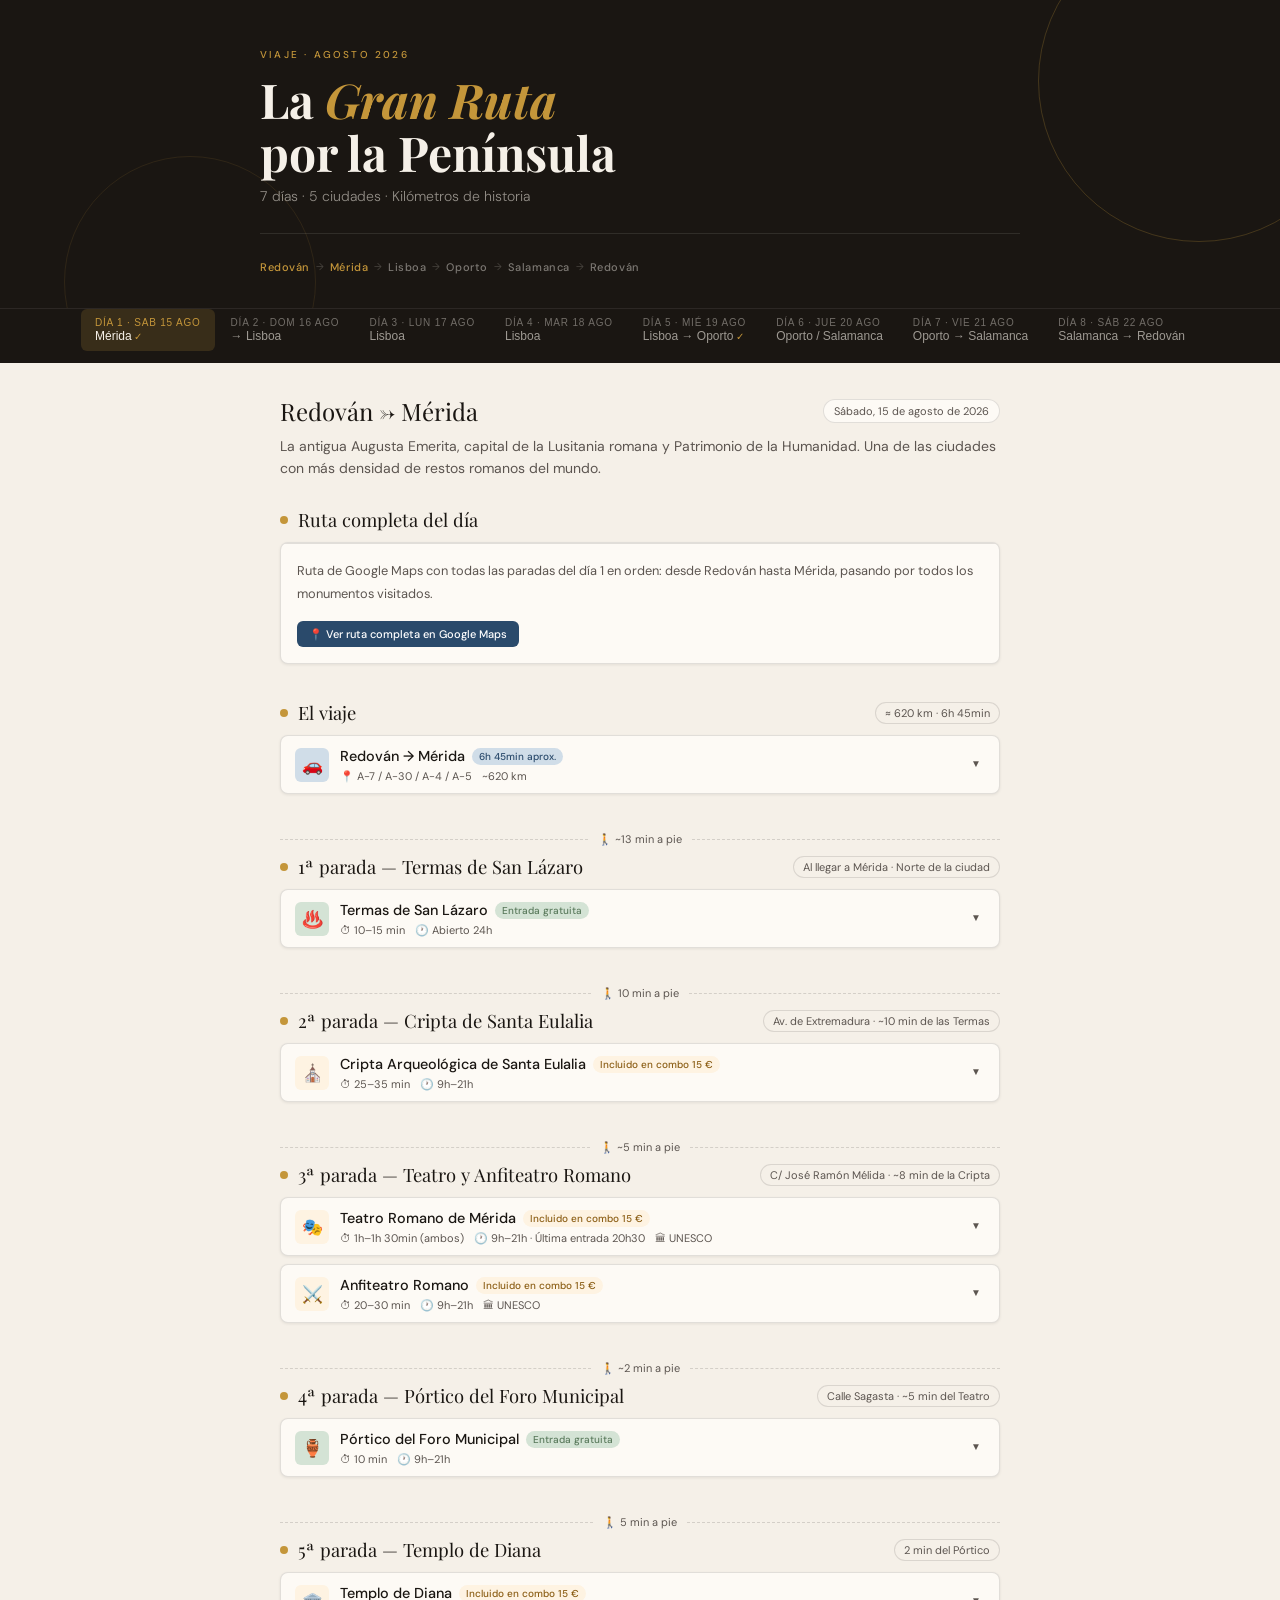
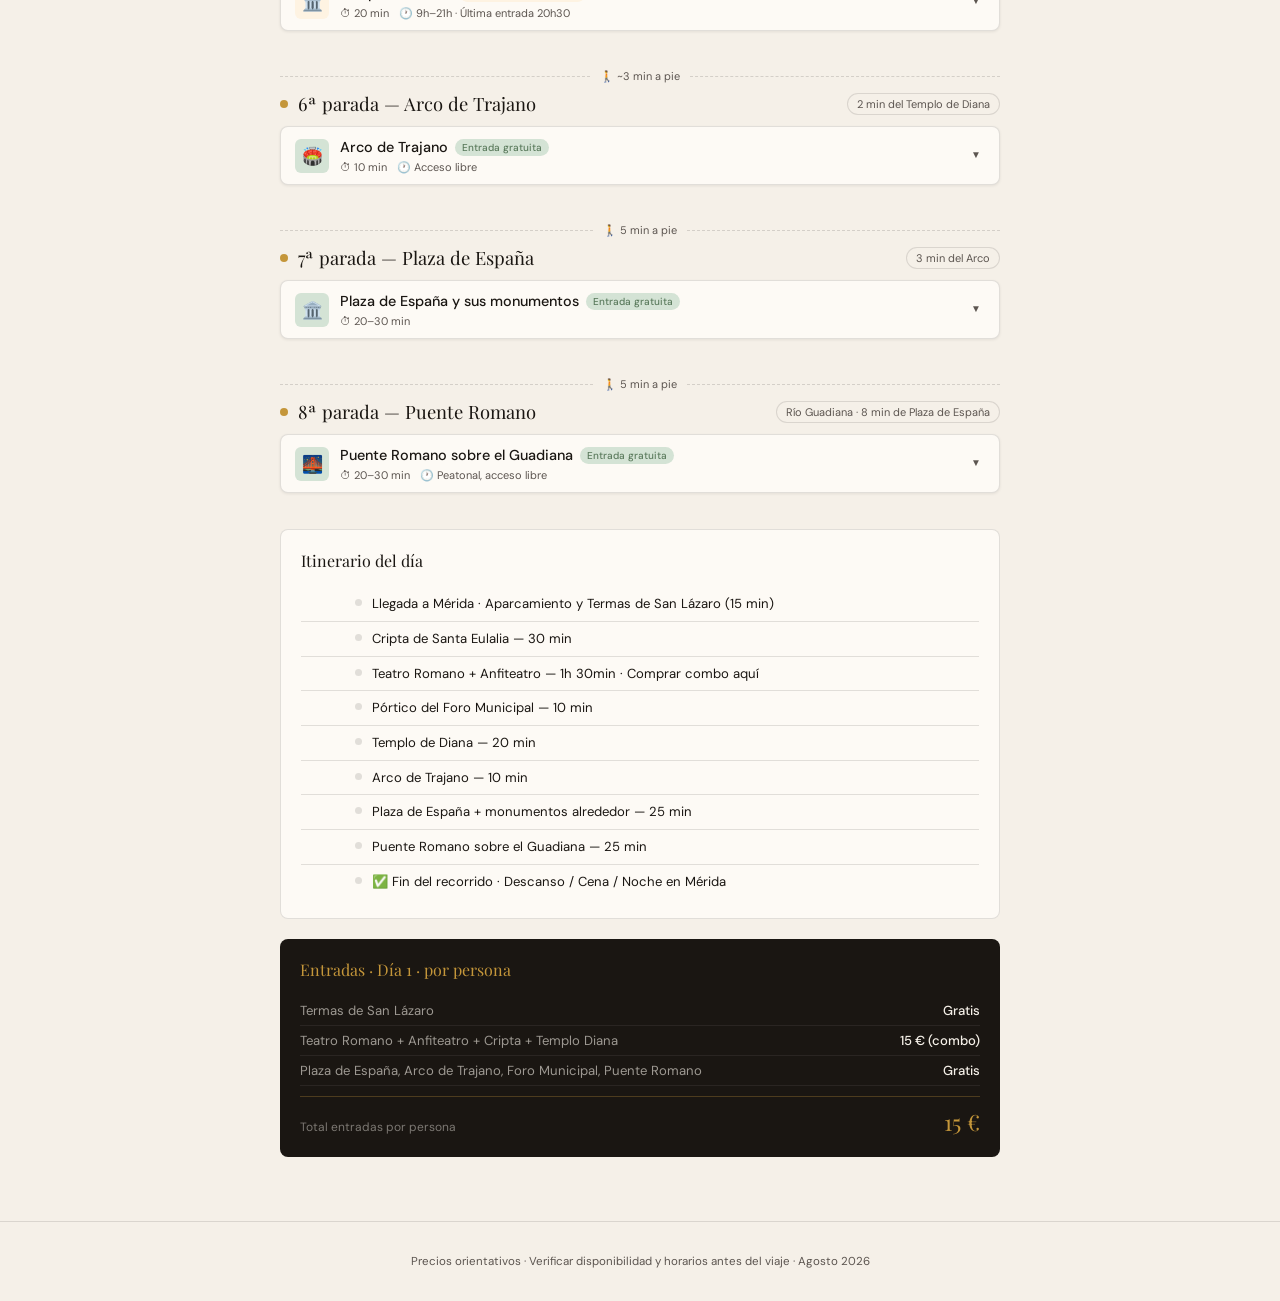
==== index.html @ cb3fd58a "First commit" ====
<!DOCTYPE html>
<html lang="es">
<head>
  <meta charset="UTF-8">
  <meta name="viewport" content="width=device-width, initial-scale=1.0">
  <title>Ruta Agosto 2026 · Redován → Mérida → Lisboa → Oporto → Salamanca → Redován</title>
  <link href="https://fonts.googleapis.com/css2?family=Playfair+Display:ital,wght@0,400;0,700;1,400&family=DM+Sans:ital,wght@0,300;0,400;0,500;1,400&display=swap" rel="stylesheet">
  <link rel="stylesheet" href="css/styles.css">
</head>
<body>

<!-- HERO -->
<div class="hero">
  <div class="hero-inner">
    <div class="hero-label">Viaje · Agosto 2026</div>
    <h1 class="hero-title">La <em>Gran Ruta</em><br>por la Península</h1>
    <p class="hero-sub">7 días · 5 ciudades · Kilómetros de historia</p>
    <div class="route-bar">
      <span class="route-city" onclick="showDay(1)">Redován</span>
      <span class="route-arrow">→</span>
      <span class="route-city" onclick="showDay(1)">Mérida</span>
      <span class="route-arrow">→</span>
      <span class="route-city" onclick="showDay(2)">Lisboa</span>
      <span class="route-arrow">→</span>
      <span class="route-city" onclick="showDay(5)">Oporto</span>
      <span class="route-arrow">→</span>
      <span class="route-city" onclick="showDay(7)">Salamanca</span>
      <span class="route-arrow">→</span>
      <span class="route-city" onclick="showDay(8)">Redován</span>
    </div>
  </div>
</div>

<!-- DAY NAV -->
<div class="day-nav-wrapper">
  <div class="day-nav" id="day-nav">
    <!-- Day buttons will be generated by JavaScript -->
  </div>
</div>

<div class="main" id="main-content">
  <!-- Day content will be generated by JavaScript -->
</div>

<footer>
  Precios orientativos · Verificar disponibilidad y horarios antes del viaje · Agosto 2026
</footer>

<script src="js/main.js"></script>
</body>
</html>
---- css/styles.css ----
:root {
    --cream: #F5F0E8;
    --warm-white: #FDFAF5;
    --ink: #1A1612;
    --ink-light: #5C5550;
    --gold: #C4963A;
    --gold-light: #E8D5A3;
    --rust: #8B4A2F;
    --sage: #5A7A5C;
    --sage-light: #D4E3D5;
    --blue: #2A4A6B;
    --blue-light: #D0DDE8;
    --border: rgba(26,22,18,0.12);
    --shadow: 0 1px 3px rgba(26,22,18,0.08);
  }
  * { box-sizing: border-box; margin: 0; padding: 0; }
  body { font-family: 'DM Sans', sans-serif; background: var(--cream); color: var(--ink); min-height: 100vh; }

  /* ─── HERO ─── */
  .hero {
    background: var(--ink);
    color: var(--cream);
    padding: 3rem 1.5rem 2rem;
    position: relative;
    overflow: hidden;
  }
  .hero::before {
    content: '';
    position: absolute;
    top: -80px; right: -80px;
    width: 320px; height: 320px;
    border-radius: 50%;
    border: 1px solid rgba(196,150,58,0.25);
    pointer-events: none;
  }
  .hero::after {
    content: '';
    position: absolute;
    bottom: -100px; left: 5%;
    width: 250px; height: 250px;
    border-radius: 50%;
    border: 1px solid rgba(196,150,58,0.12);
    pointer-events: none;
  }
  .hero-inner { max-width: 760px; margin: 0 auto; position: relative; z-index: 1; }
  .hero-label { font-size: 10px; font-weight: 500; letter-spacing: 0.22em; text-transform: uppercase; color: var(--gold); margin-bottom: 0.75rem; }
  .hero-title { font-family: 'Playfair Display', serif; font-size: clamp(1.8rem, 5vw, 3rem); line-height: 1.1; }
  .hero-title em { font-style: italic; color: var(--gold); }
  .hero-sub { font-size: 0.875rem; color: rgba(245,240,232,0.55); margin-top: 0.5rem; font-weight: 300; }

  /* Route breadcrumb */
  .route-bar {
    display: flex;
    align-items: center;
    gap: 6px;
    flex-wrap: wrap;
    margin-top: 1.75rem;
    padding-top: 1.5rem;
    border-top: 1px solid rgba(245,240,232,0.1);
  }
  .route-city {
    font-size: 11px;
    font-weight: 500;
    color: rgba(245,240,232,0.45);
    letter-spacing: 0.05em;
    white-space: nowrap;
    cursor: pointer;
    transition: color 0.15s;
    padding: 2px 0;
  }
  .route-city.active { color: var(--gold); }
  .route-city:hover { color: rgba(245,240,232,0.8); }
  .route-arrow { font-size: 10px; color: rgba(245,240,232,0.2); }

  /* ─── DAY NAV ─── */
  .day-nav-wrapper {
    background: var(--ink);
    border-top: 1px solid rgba(245,240,232,0.08);
    overflow-x: auto;
    -webkit-overflow-scrolling: touch;
    scrollbar-width: none;
  }
  .day-nav-wrapper::-webkit-scrollbar { display: none; }
  .day-nav {
    display: flex;
    gap: 2px;
    padding: 0 1rem 0.75rem;
    max-width: 760px;
    margin: 0 auto;
    min-width: max-content;
  }
  .day-btn {
    display: flex;
    flex-direction: column;
    align-items: flex-start;
    gap: 1px;
    padding: 8px 14px;
    border: none;
    border-radius: 6px;
    background: transparent;
    cursor: pointer;
    transition: background 0.15s;
    white-space: nowrap;
    text-align: left;
  }
  .day-btn:hover { background: rgba(245,240,232,0.07); }
  .day-btn.active { background: rgba(196,150,58,0.18); }
  .day-btn-num { font-size: 10px; color: rgba(245,240,232,0.4); letter-spacing: 0.08em; font-weight: 400; }
  .day-btn-name { font-size: 12px; font-weight: 500; color: rgba(245,240,232,0.6); }
  .day-btn.active .day-btn-num { color: var(--gold); }
  .day-btn.active .day-btn-name { color: var(--cream); }
  .day-btn.ready .day-btn-name::after { content: ' ✓'; color: var(--gold); font-size: 10px; }

  /* ─── MAIN ─── */
  .main { max-width: 760px; margin: 0 auto; padding: 2rem 1.25rem 4rem; }
  .day-content { display: none; }
  .day-content.active { display: block; }

  /* Day header */
  .day-header { margin-bottom: 1.75rem; }
  .day-header-top { display: flex; align-items: flex-start; justify-content: space-between; flex-wrap: wrap; gap: 8px; margin-bottom: 0.5rem; }
  .day-title { font-family: 'Playfair Display', serif; font-size: 1.5rem; font-weight: 400; }
  .day-date { font-size: 11px; color: var(--ink-light); background: var(--warm-white); border: 1px solid var(--border); padding: 4px 10px; border-radius: 20px; white-space: nowrap; align-self: center; }
  .day-subtitle { font-size: 0.875rem; color: var(--ink-light); line-height: 1.6; }

  /* Alert box */
  .alert { border-radius: 6px; padding: 0.75rem 1rem; font-size: 0.8rem; line-height: 1.7; margin-bottom: 1.25rem; }
  .alert-gold { background: #FFFBF0; border: 1px solid var(--gold-light); }
  .alert-gold strong { color: #7A5C1A; }
  .alert-warn { background: #FFF4F2; border: 1px solid #F0C0B0; }
  .alert-warn strong { color: var(--rust); }

  /* ─── DRIVE ROW ─── */
  .drive-row {
    display: flex; align-items: center; gap: 10px;
    padding: 2px 0; margin: 6px 0;
  }
  .drive-line { flex: 1; height: 1px; border-top: 1px dashed rgba(26,22,18,0.15); }
  .drive-label { font-size: 11px; color: var(--ink-light); white-space: nowrap; display: flex; align-items: center; gap: 4px; }

  /* ─── SECTION HEADER ─── */
  .section { margin-bottom: 2.25rem; }
  .section-header { display: flex; align-items: center; gap: 10px; margin-bottom: 10px; }
  .section-dot { width: 8px; height: 8px; border-radius: 50%; background: var(--gold); flex-shrink: 0; }
  .section-name { font-family: 'Playfair Display', serif; font-size: 1.15rem; font-weight: 400; }
  .section-dist { margin-left: auto; font-size: 11px; color: var(--ink-light); background: var(--cream); border: 1px solid var(--border); padding: 3px 9px; border-radius: 20px; white-space: nowrap; }

  /* ─── STOP CARD ─── */
  .stop {
    background: var(--warm-white);
    border: 1px solid var(--border);
    border-radius: 8px;
    margin-bottom: 8px;
    overflow: hidden;
    box-shadow: var(--shadow);
  }
  .stop-header {
    padding: 11px 14px 10px;
    cursor: pointer;
    display: flex; align-items: flex-start; gap: 11px;
    user-select: none;
  }
  .stop-header:hover { background: rgba(196,150,58,0.04); }
  .stop-icon {
    width: 34px; height: 34px; border-radius: 6px;
    display: flex; align-items: center; justify-content: center;
    font-size: 17px; flex-shrink: 0; margin-top: 1px;
  }
  .icon-pay { background: #FEF3E2; }
  .icon-free { background: var(--sage-light); }
  .icon-walk { background: var(--blue-light); }
  .stop-top { flex: 1; min-width: 0; }
  .stop-name-row { display: flex; align-items: center; gap: 7px; flex-wrap: wrap; margin-bottom: 4px; }
  .stop-name { font-weight: 500; font-size: 0.9rem; }
  .pill { font-size: 10px; font-weight: 500; padding: 2px 7px; border-radius: 20px; white-space: nowrap; }
  .pill-free { background: var(--sage-light); color: var(--sage); }
  .pill-price { background: #FEF3E2; color: #8B5E15; }
  .pill-warn { background: #FCEAE8; color: var(--rust); }
  .pill-blue { background: var(--blue-light); color: var(--blue); }
  .stop-meta { display: flex; gap: 10px; flex-wrap: wrap; }
  .meta-item { font-size: 11px; color: var(--ink-light); display: flex; align-items: center; gap: 3px; }
  .chevron { width: 18px; height: 18px; display: flex; align-items: center; justify-content: center; flex-shrink: 0; margin-top: 7px; transition: transform 0.2s; color: var(--ink-light); font-size: 10px; }
  .stop.open .chevron { transform: rotate(180deg); }

  /* Body */
  .stop-body {
    display: none;
    padding: 0 14px 14px;
    border-top: 1px solid var(--border);
  }
  .stop.open .stop-body { display: block; }
  .stop-desc { font-size: 0.8rem; color: var(--ink-light); line-height: 1.75; margin: 11px 0 10px; }
  .stop-items { display: flex; flex-direction: column; gap: 4px; margin-bottom: 10px; }
  .stop-item { font-size: 0.78rem; color: var(--ink-light); display: flex; align-items: flex-start; gap: 6px; line-height: 1.55; }
  .stop-item::before { content: '—'; color: var(--gold); flex-shrink: 0; font-size: 0.75rem; margin-top: 1px; }

  /* Ticket box */
  .ticket-box {
    background: #FFFBF2; border: 1px solid var(--gold-light);
    border-radius: 6px; padding: 9px 12px; font-size: 0.775rem;
    line-height: 1.75; margin-bottom: 8px;
  }
  .ticket-box strong { color: var(--ink); font-weight: 500; }
  .ticket-box a { color: var(--blue); text-decoration: none; display: inline-block; margin-top: 3px; }
  .ticket-box a:hover { text-decoration: underline; }

  /* Maps btn */
  .maps-btn {
    display: inline-flex; align-items: center; gap: 5px;
    background: var(--blue); color: white;
    font-size: 11px; font-weight: 500;
    padding: 6px 12px; border-radius: 6px;
    text-decoration: none; margin-top: 4px;
    transition: background 0.15s;
  }
  .maps-btn:hover { background: #1e3a57; }

  /* ─── TIMELINE ─── */
  .timeline { background: var(--warm-white); border: 1px solid var(--border); border-radius: 8px; padding: 1.25rem; margin-top: 1.75rem; }
  .tl-title { font-family: 'Playfair Display', serif; font-size: 1rem; margin-bottom: 1rem; }
  .tl-row { display: flex; align-items: flex-start; gap: 10px; padding: 7px 0; border-bottom: 1px solid var(--border); }
  .tl-row:last-child { border-bottom: none; }
  .tl-time { font-size: 11px; font-weight: 500; color: var(--gold); min-width: 44px; padding-top: 2px; font-family: 'Playfair Display', serif; }
  .tl-dot { width: 7px; height: 7px; border-radius: 50%; background: var(--border); flex-shrink: 0; margin-top: 5px; }
  .tl-row.tl-drive .tl-dot { background: transparent; border: 1px dashed rgba(26,22,18,0.25); }
  .tl-name { font-size: 0.82rem; color: var(--ink); line-height: 1.5; }
  .tl-row.tl-drive .tl-name { color: var(--ink-light); font-size: 0.78rem; }

  /* ─── SUMMARY BOX ─── */
  .summary { background: var(--ink); color: var(--cream); border-radius: 8px; padding: 1.25rem; margin-top: 1.25rem; }
  .summary-title { font-family: 'Playfair Display', serif; font-size: 1rem; color: var(--gold); margin-bottom: 1rem; }
  .summary-row { display: flex; justify-content: space-between; font-size: 0.82rem; padding: 6px 0; border-bottom: 1px solid rgba(245,240,232,0.07); }
  .summary-row:last-child { border-bottom: none; }
  .summary-label { color: rgba(245,240,232,0.6); }
  .summary-val { font-weight: 500; }
  .summary-total { margin-top: 10px; padding-top: 10px; border-top: 1px solid rgba(196,150,58,0.3); display: flex; justify-content: space-between; align-items: baseline; }
  .summary-total-lbl { font-size: 0.75rem; color: rgba(245,240,232,0.45); }
  .summary-total-val { font-family: 'Playfair Display', serif; font-size: 1.4rem; color: var(--gold); }

  /* ─── PLACEHOLDER DAY ─── */
  .placeholder-day {
    display: flex; flex-direction: column; align-items: center; justify-content: center;
    padding: 4rem 2rem; text-align: center; gap: 12px;
  }
  .placeholder-icon { font-size: 2.5rem; }
  .placeholder-title { font-family: 'Playfair Display', serif; font-size: 1.25rem; color: var(--ink); }
  .placeholder-sub { font-size: 0.875rem; color: var(--ink-light); max-width: 280px; line-height: 1.6; }

  /* ─── FOOTER ─── */
  footer { text-align: center; padding: 2rem; font-size: 0.72rem; color: var(--ink-light); border-top: 1px solid var(--border); }

  @media (max-width: 480px) {
    .hero { padding: 2rem 1.25rem 1.5rem; }
    .main { padding: 1.5rem 1rem 3rem; }
    .stop-header { gap: 9px; }
    .stop-icon { width: 30px; height: 30px; font-size: 15px; }
  }
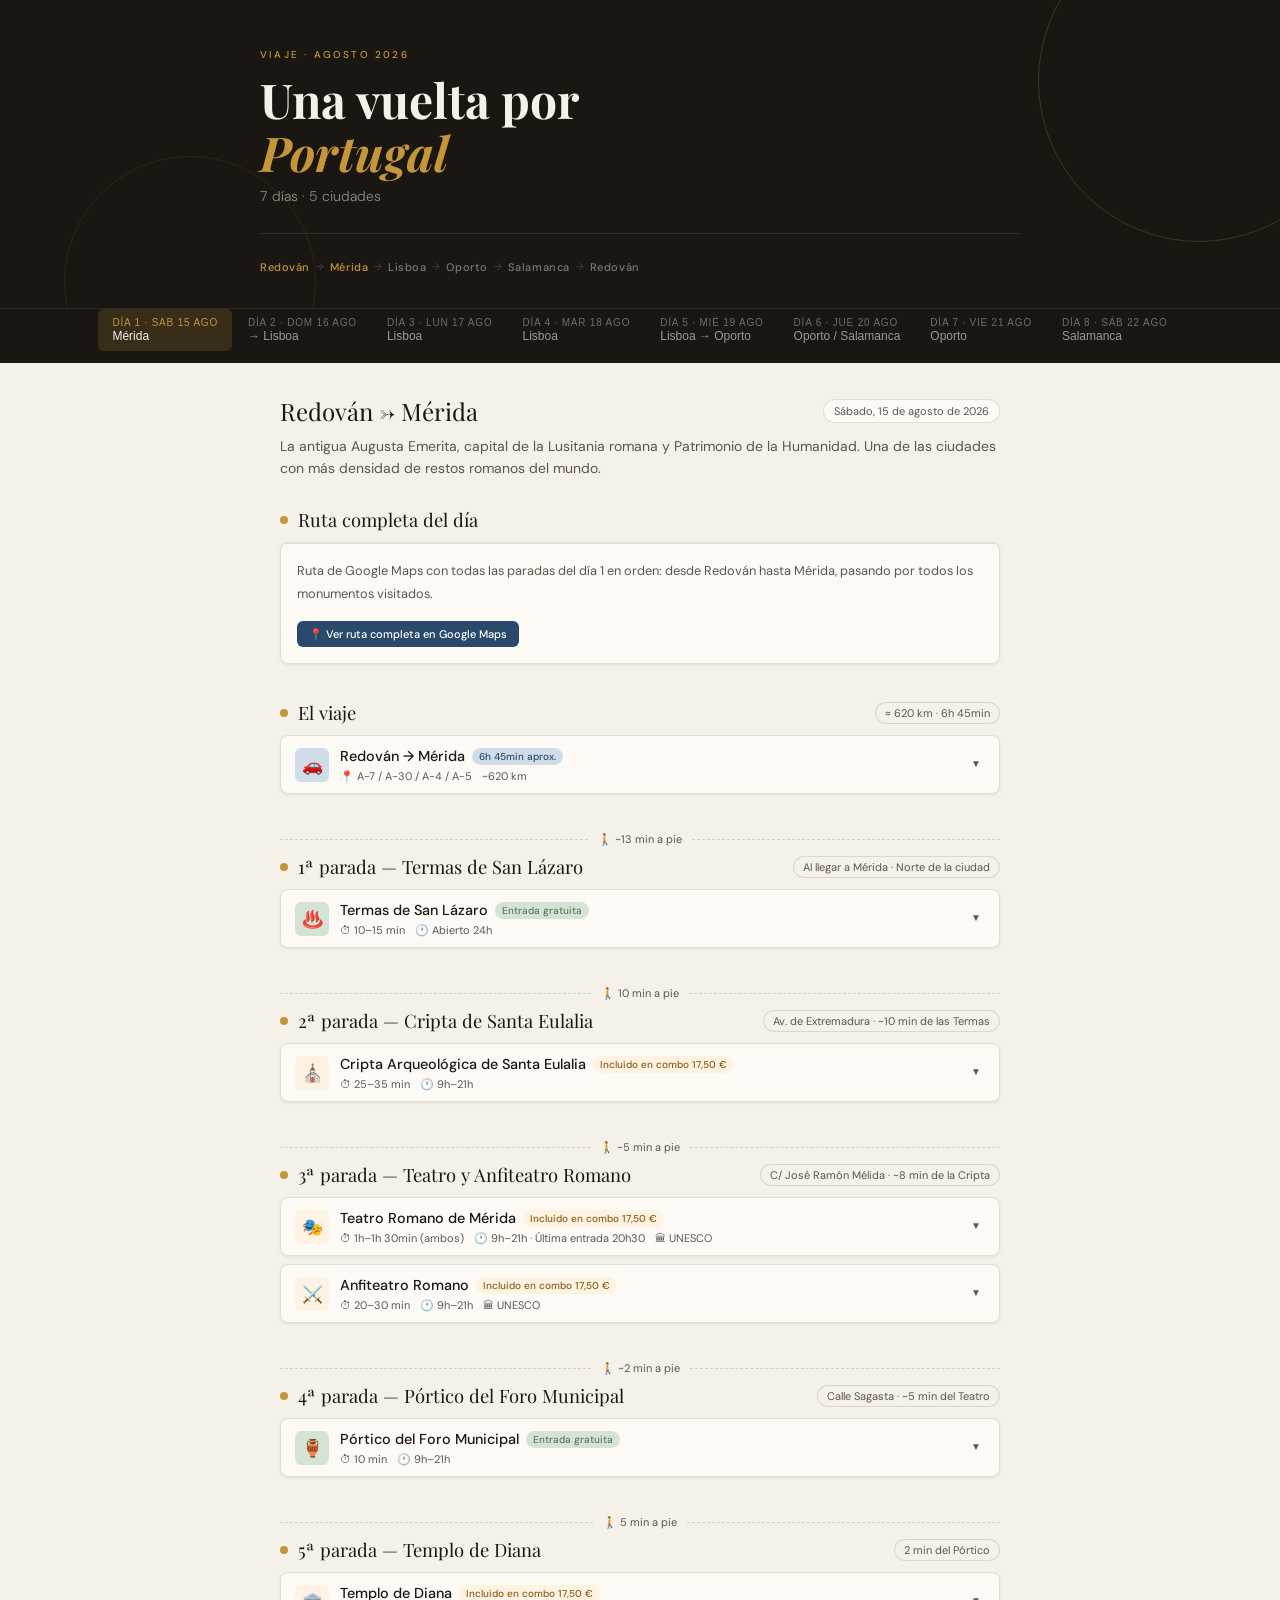
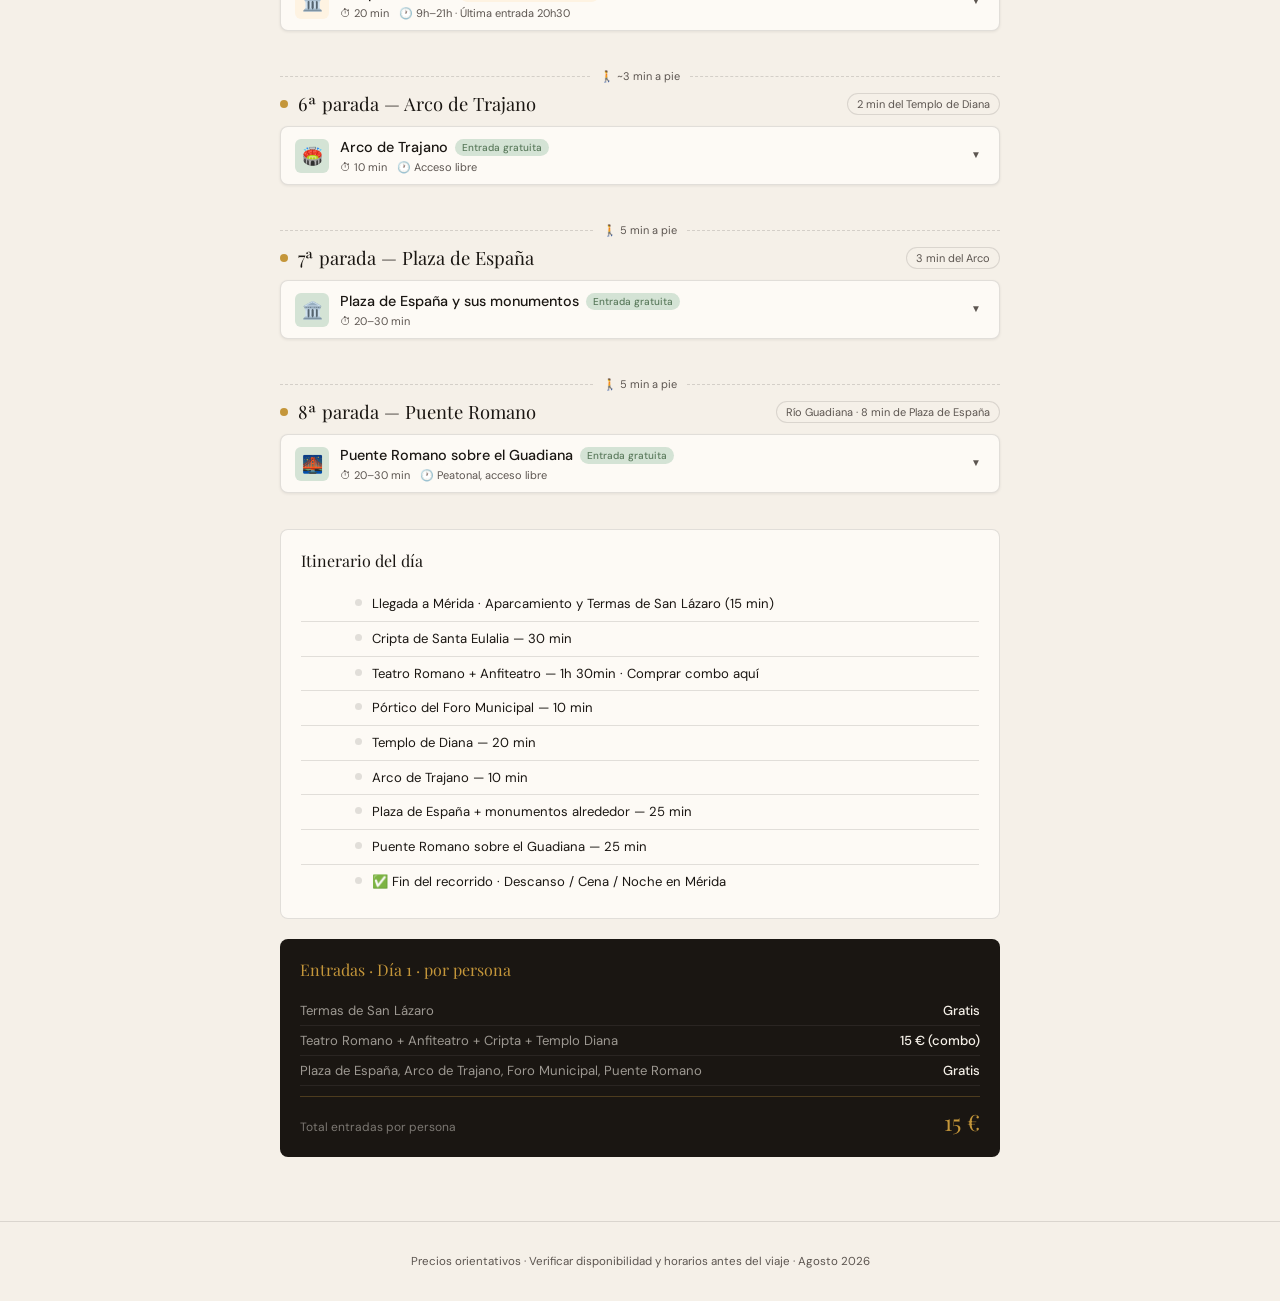
==== commit 60f8dff8: "small changes applied." ====
--- a/index.html
+++ b/index.html
@@ -13,8 +13,8 @@
 <div class="hero">
   <div class="hero-inner">
     <div class="hero-label">Viaje · Agosto 2026</div>
-    <h1 class="hero-title">La <em>Gran Ruta</em><br>por la Península</h1>
-    <p class="hero-sub">7 días · 5 ciudades · Kilómetros de historia</p>
+    <h1 class="hero-title">Una vuelta por <br><em>Portugal</em></h1>
+    <p class="hero-sub">7 días · 5 ciudades</p>
     <div class="route-bar">
       <span class="route-city" onclick="showDay(1)">Redován</span>
       <span class="route-arrow">→</span>
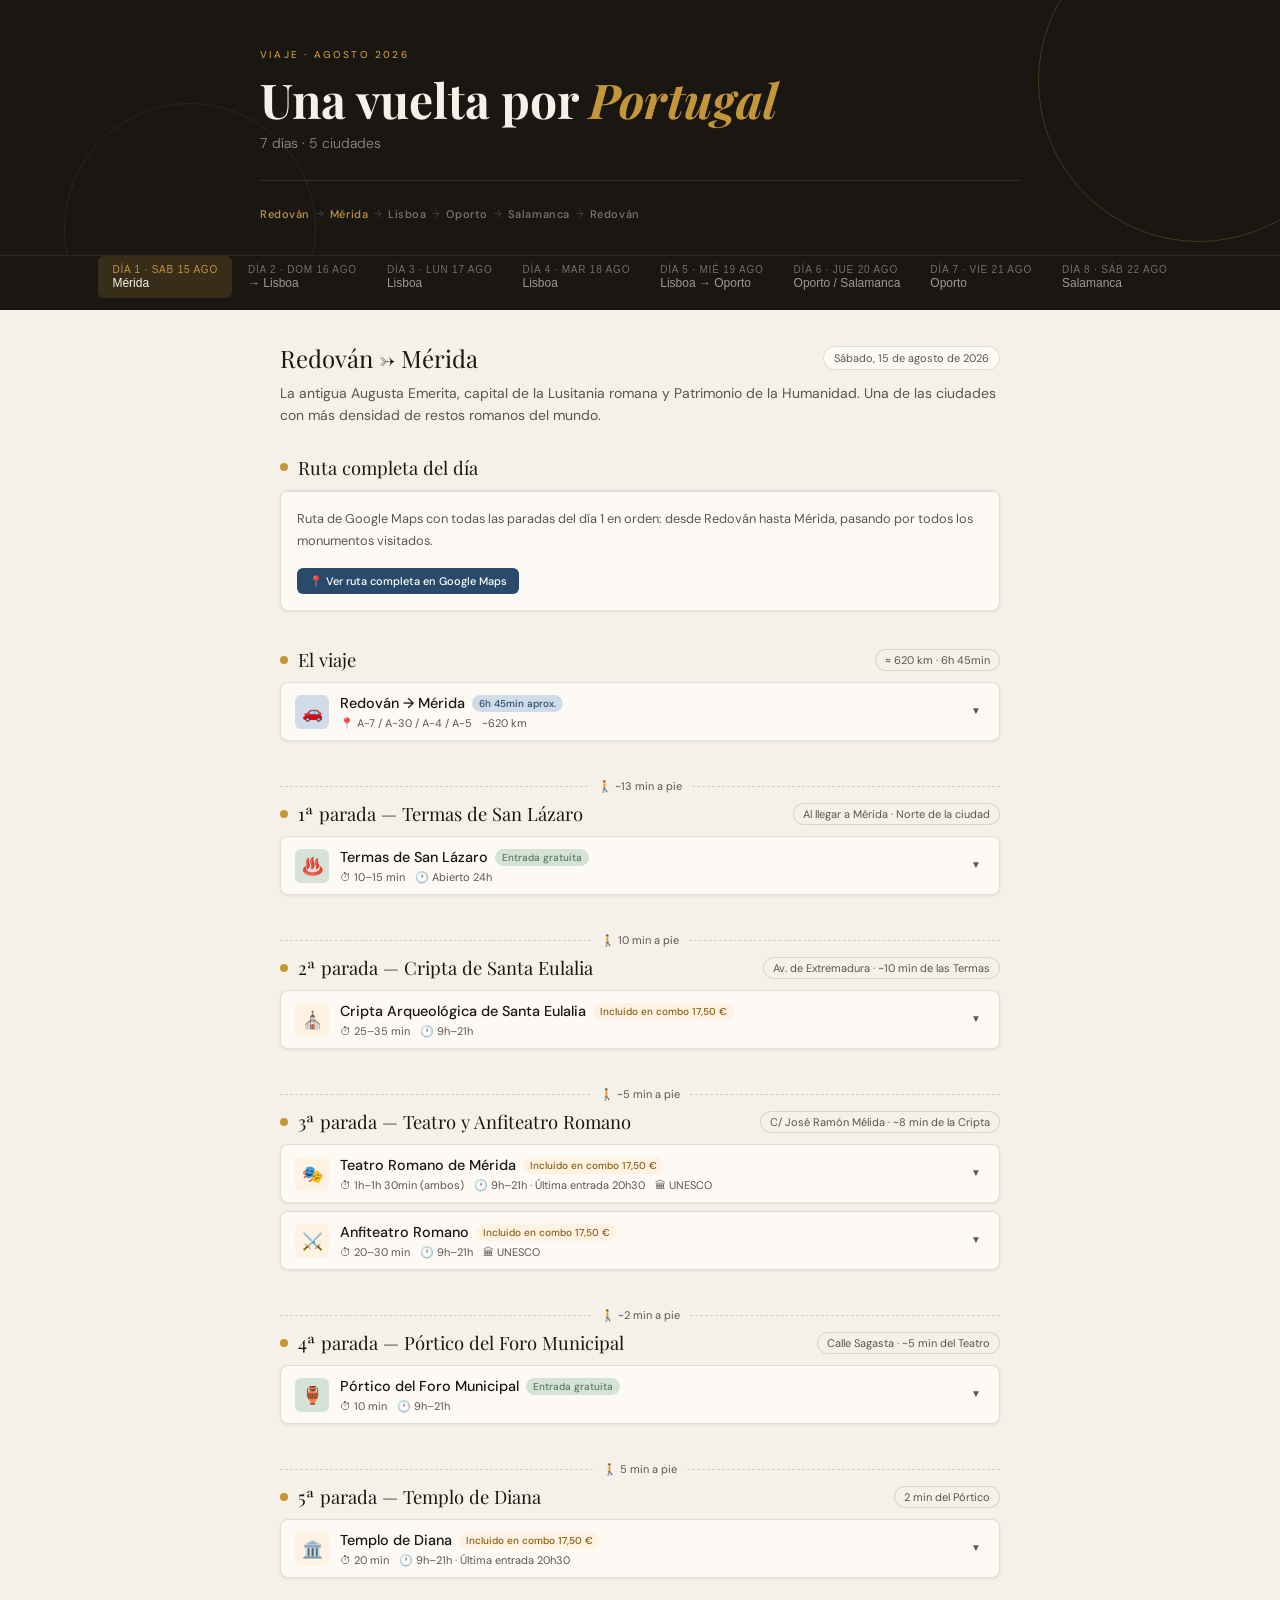
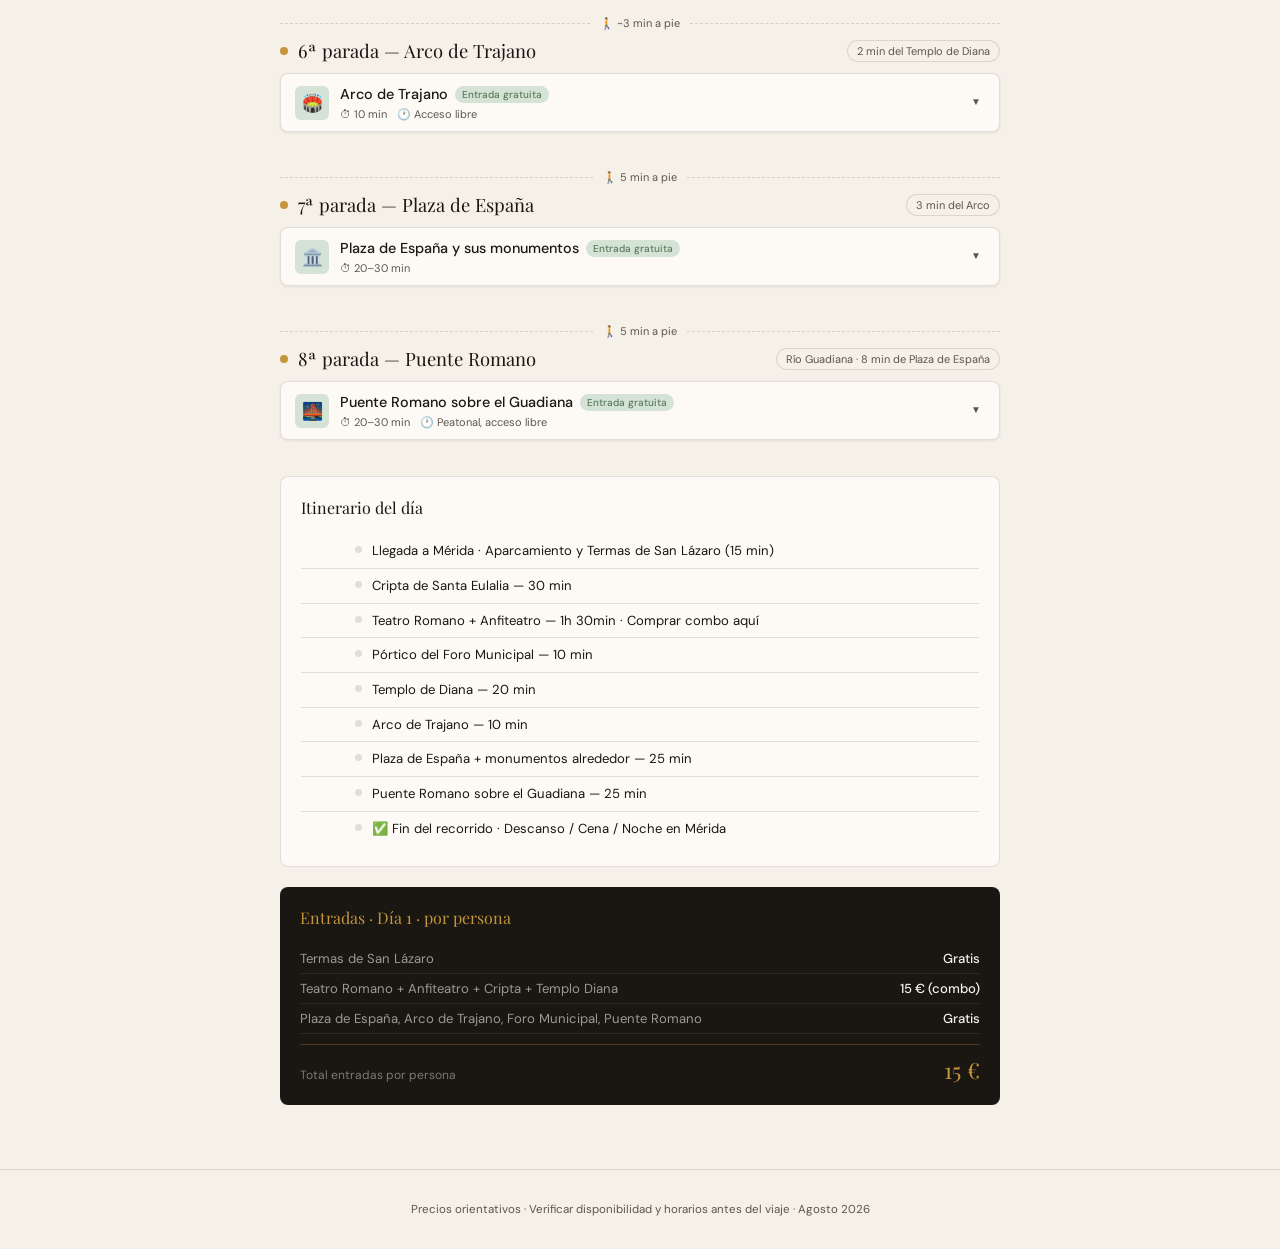
==== commit 6929c148: "portugal in the same lane" ====
--- a/index.html
+++ b/index.html
@@ -13,7 +13,7 @@
 <div class="hero">
   <div class="hero-inner">
     <div class="hero-label">Viaje · Agosto 2026</div>
-    <h1 class="hero-title">Una vuelta por <br><em>Portugal</em></h1>
+    <h1 class="hero-title">Una vuelta por <em>Portugal</em></h1>
     <p class="hero-sub">7 días · 5 ciudades</p>
     <div class="route-bar">
       <span class="route-city" onclick="showDay(1)">Redován</span>
